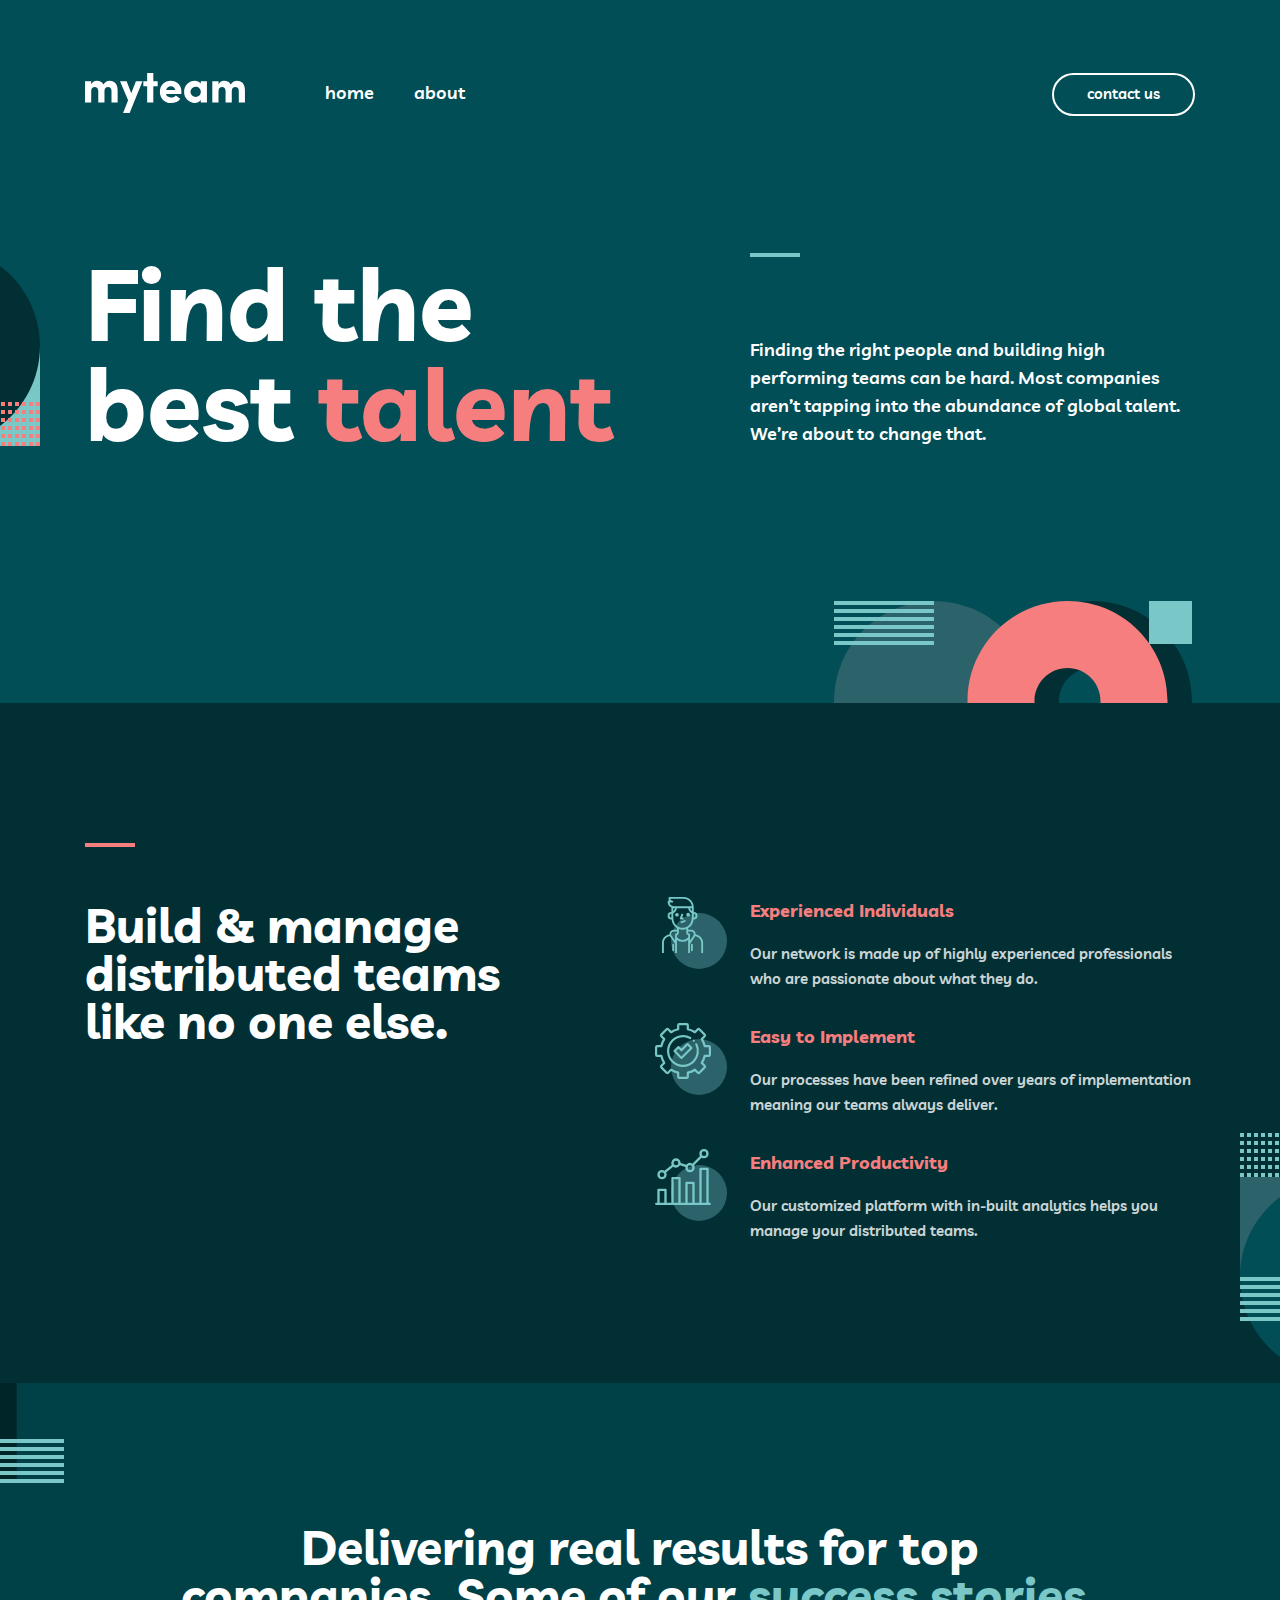
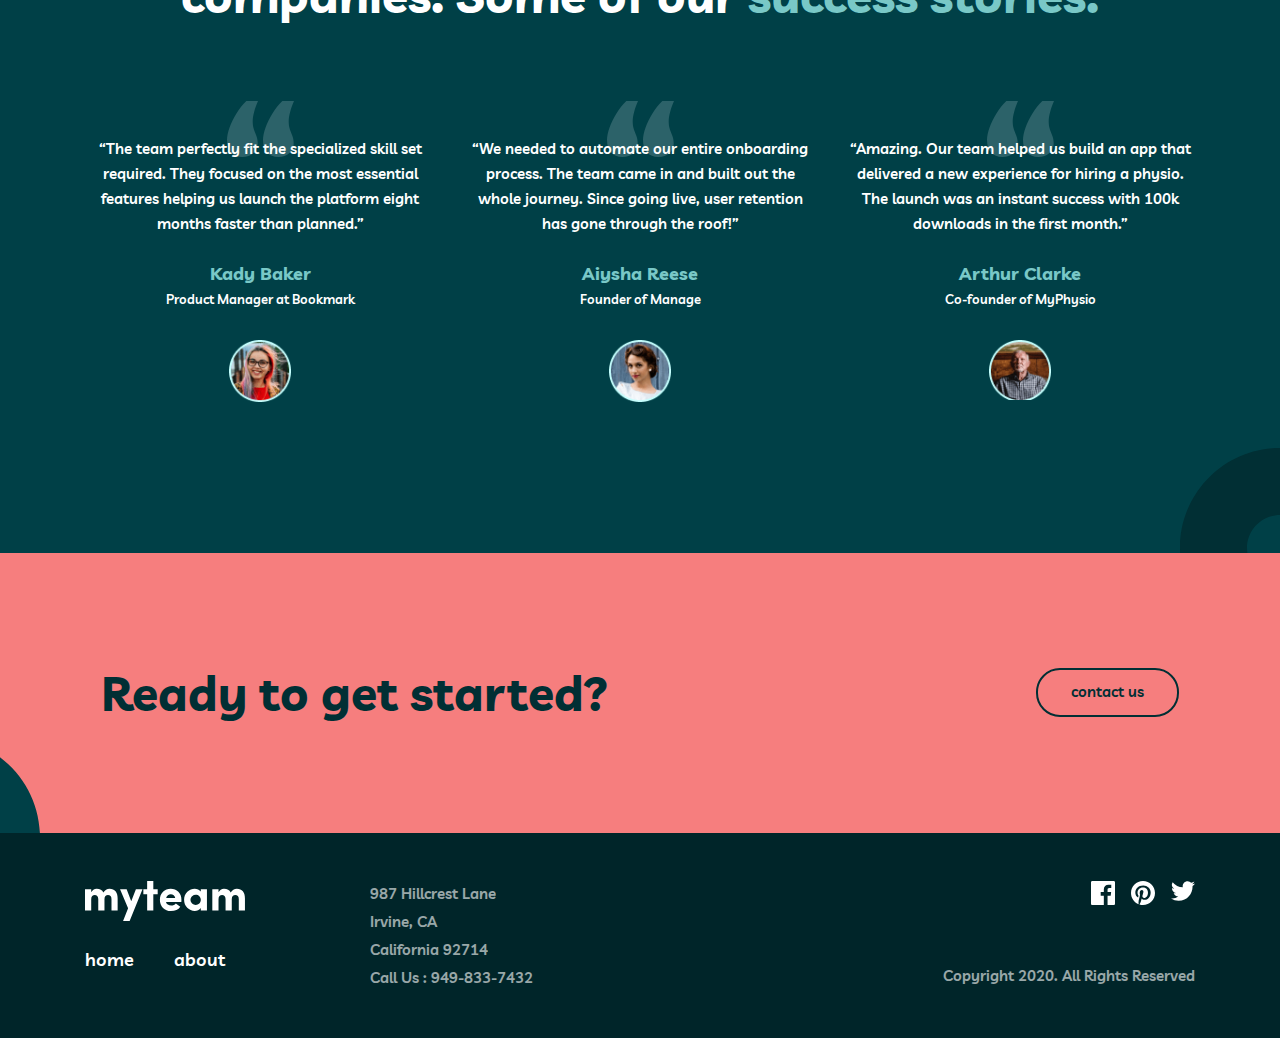
==== index.html @ b5272c79 "myTeam" ====
<!DOCTYPE html>
<html lang="en">
<head>
  <meta charset="UTF-8">
  <meta http-equiv="X-UA-Compatible" content="IE=edge">
  <meta name="viewport" content="width=device-width, initial-scale=1.0">
  <title>MyTeam</title>
  <link rel="stylesheet" href="css/normalize.css">
  <link rel="stylesheet" href="css/style.css">
</head>
<body>
  <header class="side__header">
    <div class="container header__container">
      <div class="logo">
        <a class="logo__link" href=""><img class="logo__img" src="img/logo.svg" alt="logo img" width="160" height="40"></a>
      </div>
      <ul class="nav__list">
        <li class="nav__item"><a class="nav__link" href="index.html" >home</a></li>
        <li class="nav__item"><a class="nav__link" href="about.html" >about</a></li>
      </ul>
      <div class="header__contact"><a class="button header__button" href="contact.html">contact us</a></div>
    </div>
  </header>

  <main class="side__main">
    <h1 class="visually-hidden">Find the best talent</h1>
    <section class="hero__section">
      <div class="container hero__container">
        <h2 class="hero__heading">Find the <br> best <span class="light">talent</span></h2>
        <p class="hero__text">Finding the right people and building high performing teams can be hard. Most companies aren’t tapping into the abundance of global talent. We’re about to change that.</p>
      </div>
    </section>

    <section class="features__section">
      <div class="container features__container">
        <h2 class="features__heading">Build & manage distributed teams like no one else.</h2>
        <ul class="features__list">
          <li class="features__item ">
            <img class="features__img" src="img/man.svg" alt="man" width="72" height="72">
            <div class="features__box">
              <h3 class="features__heading-h3">Experienced Individuals</h3>
              <p class="features__text">Our network is made up of highly experienced professionals who are passionate about what they do.</p>
            </div>
          </li>
          <li class="features__item">
            <img class="features__img" src="img/setting.svg" alt="man" width="72" height="72">
            <div class="features__box">
              <h3 class="features__heading-h3">Easy to Implement</h3>
              <p class="features__text">Our processes have been refined over years of implementation meaning our teams always deliver.</p>
            </div>
          </li>
          <li class="features__item">
            <img class="features__img" src="img/liner.svg" alt="man" width="72" height="72">
            <div class="features__box">
              <h3 class="features__heading-h3">Enhanced Productivity</h3>
              <p class="features__text">Our customized platform with in-built analytics helps you manage your distributed teams.</p>
            </div>
          </li>
        </ul>
      </div>
    </section>

    <section class="results__section">
      <div class="container">
        <h2 class="results__heading">Delivering real results for top companies. Some of our <span class="green">success stories.</span></h2>
        <ul class="results__list">
          <li class="results__item">
            <p class="results__text"> “The team perfectly fit the specialized skill set required. They focused on the most essential features helping us launch the platform eight months faster than planned.”</p>
            <h3 class="results__heading-h3">Kady Baker</h3>
            <p class="results__info">Product Manager at Bookmark</p>
            <img class="results__img" src="img/woman.png" alt="img" width="62" height="62">
          </li>
          <li class="results__item">
            <p class="results__text">“We needed to automate our entire onboarding process. The team came in and built out the whole journey. Since going live, user retention has gone through the roof!”</p>
            <h3 class="results__heading-h3">Aiysha Reese</h3>
            <p class="results__info">Founder of Manage</p>
            <img class="results__img" src="img/girl.png" alt="img" width="62" height="62">
          </li>
          <li class="results__item">
            <p class="results__text">“Amazing. Our team helped us build an app that delivered a new experience for hiring a physio. The launch was an instant success with 100k downloads in the first month.”</p>
            <h3 class="results__heading-h3">Arthur Clarke</h3>
            <p class="results__info">Co-founder of MyPhysio</p>
            <img class="results__img" src="img/grand.png" alt="img" width="62" height="62">
          </li>
        </ul>
      </div>
    </section>

    <section class="contact-section">
      <div class="container contact__container">
        <h2 class="contact__heading">Ready to get started?</h2>
        <a class="button footer__button" href="contact.html">contact us</a>
      </div>
    </section>
  </main>

  <footer class="side-footer">
    <div class="container footer__container">
      <div class="footer__nav">
        <a class="logo__link" href=""><img class="logo__img" src="img/logo.svg" alt="logo img" width="160" height="40"></a>
        <ul class="footer__nav-list">
          <li class="footer__nav-item"><a class="footer__nav-link" href="index.html" >home</a></li>
          <li class="footer__nav-item"><a class="footer__nav-link" href="about.html" >about</a></li>
        </ul>
      </div>
      <div class="adress">
        <p class="adress__text">987  Hillcrest Lane</p>
        <p class="adress__text">Irvine, CA</p>
        <p class="adress__text">California 92714</p>
        <p class="adress__text">Call Us : <a class="adress-link" href="tel:9498337432">949-833-7432</a></p>
      </div>
      <div class="icon__footer">
        <ul class="icon__list">
          <li class="icon__item"><a class="icon__link" href="index.html" target="_blank"><svg class="icon__img" width="24" height="24" fill="none" xmlns="http://www.w3.org/2000/svg"><path d="M22.675 0H1.325C.593 0 0 .593 0 1.325v21.351C0 23.407.593 24 1.325 24H12.82v-9.294H9.692v-3.622h3.128V8.413c0-3.1 1.893-4.788 4.659-4.788 1.325 0 2.463.099 2.795.143v3.24l-1.918.001c-1.504 0-1.795.715-1.795 1.763v2.313h3.587l-.467 3.622h-3.12V24h6.116c.73 0 1.323-.593 1.323-1.325V1.325C24 .593 23.407 0 22.675 0z"/></svg></a></li>
          <li class="icon__item"><a class="icon__link" href="index.html" target="_blank"><svg class="icon__img" width="24" height="24" fill="none" xmlns="http://www.w3.org/2000/svg"><path d="M12 0C5.373 0 0 5.372 0 12c0 5.084 3.163 9.426 7.627 11.174-.105-.949-.2-2.405.042-3.441.218-.937 1.407-5.965 1.407-5.965s-.359-.719-.359-1.782c0-1.668.967-2.914 2.171-2.914 1.023 0 1.518.769 1.518 1.69 0 1.029-.655 2.568-.994 3.995-.283 1.194.599 2.169 1.777 2.169 2.133 0 3.772-2.249 3.772-5.495 0-2.873-2.064-4.882-5.012-4.882-3.414 0-5.418 2.561-5.418 5.207 0 1.031.397 2.138.893 2.738a.36.36 0 01.083.345l-.333 1.36c-.053.22-.174.267-.402.161-1.499-.698-2.436-2.889-2.436-4.649 0-3.785 2.75-7.262 7.929-7.262 4.163 0 7.398 2.967 7.398 6.931 0 4.136-2.607 7.464-6.227 7.464-1.216 0-2.359-.631-2.75-1.378l-.748 2.853c-.271 1.043-1.002 2.35-1.492 3.146C9.57 23.812 10.763 24 12 24c6.627 0 12-5.373 12-12 0-6.628-5.373-12-12-12z"/></svg></a></li>
          <li class="icon__item"><a class="icon__link" href="index.html" target="_blank"><svg class="icon__img" width="24" height="20" fill="none" xmlns="http://www.w3.org/2000/svg"><path d="M24 2.557a9.83 9.83 0 01-2.828.775A4.932 4.932 0 0023.337.608a9.864 9.864 0 01-3.127 1.195A4.916 4.916 0 0016.616.248c-3.179 0-5.515 2.966-4.797 6.045A13.978 13.978 0 011.671 1.149a4.93 4.93 0 001.523 6.574 4.903 4.903 0 01-2.229-.616c-.054 2.281 1.581 4.415 3.949 4.89a4.935 4.935 0 01-2.224.084 4.928 4.928 0 004.6 3.419A9.9 9.9 0 010 17.54a13.94 13.94 0 007.548 2.212c9.142 0 14.307-7.721 13.995-14.646A10.025 10.025 0 0024 2.557z"/></svg></a></li>
        </ul>
        <p class="copyright">Copyright 2020. All Rights Reserved</p>
      </div>
    </div>
  </footer>
</body>
</html>
---- css/style.css ----
@font-face {
  font-family: 'Livvic';
  src: url('../font/Livvic-Bold.woff2') format('woff2'),
      url('../font/Livvic-Bold.woff') format('woff');
  font-weight: bold;
  font-style: normal;
  font-display: swap;
}

@font-face {
  font-family: 'Livvic';
  src: url('../font/Livvic-SemiBold.woff2') format('woff2'),
      url('../font/Livvic-SemiBold.woff') format('woff');
  font-weight: 600;
  font-style: normal;
  font-display: swap;
}

:root{
  --main-font: 'Livvic', 'Arial', sans-serif;
  --header-color: #014e56;
  --lightin-color: #f67e7e;
  --midle-color: #012f34;
  --center-color: #004047;
  --footer-color: #002529;
}

/* GENERAL */
html {
  box-sizing: border-box;
  height: 100%;
  scroll-behavior: smooth;
}

*,
*::before,
*::after {
  box-sizing: inherit;
  list-style: none;
}

body {
  display: flex;
  flex-direction: column;
  height: 100%;
  padding: 0;
  margin: 0;
  font-family: var(--main-font);
  font-weight: 600;
  font-size: 15px;
  line-height: 25px;
  background-color: #fff;
  color: #fff;
  margin-top: 186px;
}

img {
  max-width: 100%;
  height: auto;
}

.visually-hidden {
  position: absolute;
  width: 1px;
  height: 1px;
  margin: -1px;
  border: 0;
  padding: 0;
  clip: rect(0 0 0 0);
  overflow: hidden;
}

/* CONTAINER */
.container {
  max-width: 1160px;
  padding-left: 25px;
  padding-right: 25px;
  margin-left: auto;
  margin-right: auto;
}

.side__header {
  position: fixed;
  z-index: 99;
  top: 0;
  left: 0;
  width: 100%;
  background-color: var(--header-color);
  padding: 73px 0;
}

.header__container {
  display: flex;
  align-items: center;
}

.logo {
  margin-right: 80px;
}

.logo__img {
  display: block;
  transition: opacity 0.4s ease;
}

.logo__img:hover{
  opacity: 0.6;
}

.logo__img:active{
  opacity: 0.6;
}

.nav__list {
  display: flex;
  align-items: center;
  margin: 0;
  padding: 0;
  list-style: none;
}

.nav__item {
  margin-right: 40px;
}

.nav__link {
  text-decoration: none;
  font-weight: 600;
  font-size: 18px;
  line-height: 28px;
  color: #fff;
  transition: color 0.4s ease;
}

.nav__link:hover{
  color: var(--lightin-color);
}

.nav__link:active{
  color: var(--lightin-color);
}

.header__contact {
  margin-left: auto;
  
}

.button {
  text-decoration: none;
  padding: 9px 33px 11px;
  border-radius: 24px;
}

.header__button{
  border: 2px solid #fff;
  color: #fff;
  transition: background-color 0.4s ease,
    color 0.4s ease;
}

.header__button:hover{
  background-color: #fff;
  color: var(--header-color);
}

.header__button:active{
  background-color: #fff;
  color: var(--header-color);
}

.hero__section {
  display: block;
  background-color: var(--header-color);
  background-image: url(../img/oval1.svg),
    url(../img/oval2.svg);
  background-repeat: no-repeat;
  background-position: calc(50% + -700px) calc(60px),
    calc(50% + 373px) calc(415px);
  padding-top: 67px;
  padding-bottom: 250px;
}

.hero__container {
  display: flex;
}

.hero__heading {
  width: 635px;
  margin: 0;
  margin-right: 30px;
  font-weight: bold;
  font-size: 100px;
  line-height: 100px;
  color: #fff;
}

.light{
  color: var(--lightin-color);
}

.hero__text {
  width: 445px;
  margin: 0;
  font-weight: 600;
  font-size: 18px;
  line-height: 28px;
}

.hero__text::before{
  display: block;
  width: 50px;
  height: 4px;
  background-color: #79c8c7;
  margin-bottom: 79px;
  content: "";
}

.features__section {
  background-color: var(--midle-color);
  background-image: url(../img/oval3.svg);
  background-repeat: no-repeat;
  background-position: calc(50% + 700px) calc(430px);
  padding-top: 140px;
  padding-bottom: 140px;
}


.features__container {
  display: flex;
}

.features__heading {
  width: 445px;
  margin: 0;
  font-weight: bold;
  font-size: 48px;
  line-height: 48px;
  margin-right: 125px;
}

.features__heading::before{
  display: flex;
  width: 50px;
  height: 4px;
  background-color: var(--lightin-color);
  margin-bottom: 54px;
  content: "";
}

.features__list {
  width: 540px;
  padding: 0;
  margin: 0;
  list-style: none;
  margin-top: 54px;
}

.features__item {
  display: flex;
  margin-bottom: 32px;
}

.features__item:nth-child(3n){
  margin-bottom: 0;
}

.features__img{
  margin-right: 23px;
  width: 72px;
  height: 72px;
}

.features__box{
  width: 445px;
}

.features__heading-h3 {
  margin: 0;
  padding: 0;
  font-weight: bold;
  font-size: 18px;
  line-height: 28px;
  color: var(--lightin-color);
  margin-bottom: 16px;
}

.features__text {
  margin: 0;
  padding: 0;
  font-weight: 600;
  font-size: 15px;
  line-height: 25px;
  color: #fff;
  opacity: 0.8;
}

.results__section {
  background-color: var(--center-color);
  background-image: url(../img/oval.4.svg),
    url(../img/oval4.svg);
    background-repeat: no-repeat;
  background-position: calc(50% + -650px) top,
    calc(50% + 640px) calc(665px);
  padding-top: 140px;
  padding-bottom: 151px;
}

.results__heading {
  width: 932px;
  margin: 0;
  font-weight: bold;
  font-size: 48px;
  line-height: 48px;
  text-align: center;
  margin-left: auto;
  margin-right: auto;
  margin-bottom: 92px;
}

.green{
  color: #79c8c7;
}

.results__list {
  display: flex;
  margin: 0;
  padding: 0;
  list-style: none;

}

.results__item {
  width: 350px;
  margin-right: 30px;
}

.results__item::before{
  background-image: url(../img/squosh.svg);
  background-repeat: no-repeat;
  background-position: center;
  padding: 20px 175px 30px;
  content: "";
}

.results__item:nth-child(3n){
  margin-right: 0;
}

.results__text {
  font-weight: 600;
  font-size: 15px;
  line-height: 25px;
  text-align: center;
  margin: 0;
  margin-bottom: 24px;
}

.results__heading-h3 {
  font-weight: bold;
  font-size: 18px;
  line-height: 28px;
  text-align: center;
  color: #79c8c7;
  margin: 0;
  margin-bottom: 2px;
}

.results__info {
  font-weight: 500;
  font-size: 13px;
  line-height: 18px;
  text-align: center;
  margin: 0;
  margin-bottom: 32px;
}

.results__img {
  display: block;
  margin-left: auto;
  margin-right: auto;
}

.contact-section {
  background-color: var(--lightin-color);
  background-image: url(../img/oval5.svg);
  background-repeat: no-repeat;
  background-position: calc(50% + -700px) calc(140px);
  padding: 76px;
}

.contact__container {
  display: flex;
  align-items: center;
}

.contact__heading {
  font-weight: bold;
  font-size: 48px;
  line-height: 48px;
  color: var(--midle-color);
}

.footer__button {
  border: 2px solid var(--midle-color);
  color: var(--midle-color);
  margin-left: auto;
  transition: background-color 0.4s ease,
    color 0.4s ease;
}

.footer__button:hover{
  background-color: var(--midle-color);
  color: #fff;
}

.footer__button:active{
  background-color: var(--midle-color);
  color: #fff;
}

.side-footer {
  background-color: var(--footer-color);
  padding-top: 48px;
  padding-bottom: 48px;
}

.footer__container{
  display: flex;
}

.footer__nav {
margin-right: 125px;
}

.footer__nav-list {
  display: flex;
  align-items: center;
  margin: 0;
  padding: 0;
  list-style: none;
  margin-top: 25px;
}

.footer__nav-item {
  margin-right: 40px;
}

.footer__nav-item:nth-child(2n){
  margin-right: 0;
}

.footer__nav-link {
  text-decoration: none;
  font-weight: 600;
  font-size: 18px;
  line-height: 28px;
  color: #fff;
  transition: color 0.4s ease;
}

.footer__nav-link:hover{
  color: var(--lightin-color);
}

.footer__nav-link:active{
  color: var(--lightin-color);
}

.adress__text {
  margin: 0;
  font-weight: 600;
  font-size: 15px;
  line-height: 25px;
  color: #fff;
  opacity: 0.6;
  margin-bottom: 3px;
}

.adress__text:nth-child(4n){
  margin-bottom: 0;
}

.adress-link {
  text-decoration: none;
  font-weight: 600;
  font-size: 15px;
  line-height: 25px;
  color: #fff;
  
}

.icon__footer {
  margin-left: auto;
}

.icon__list {
  display: flex;
  margin: 0;
  justify-content: flex-end;
  padding: 0;
}

.icon__item {
  margin-right: 16px;
}

.icon__item:nth-child(3n){
  margin-right: 0;
}

.icon__link {
  margin: 0;
}

.icon__img {
  fill: #fff;
  transition: fill 0.4s ease;
}

.icon__img:hover{
  fill: var(--lightin-color);
}
.icon__img:active{
  fill: var(--lightin-color);
}

.copyright {
  margin: 0;
  font-weight: 600;
  font-size: 15px;
  line-height: 25px;
  color: #fff;
  text-align: right;
  opacity: 0.6;
  margin-top: 51px;
}
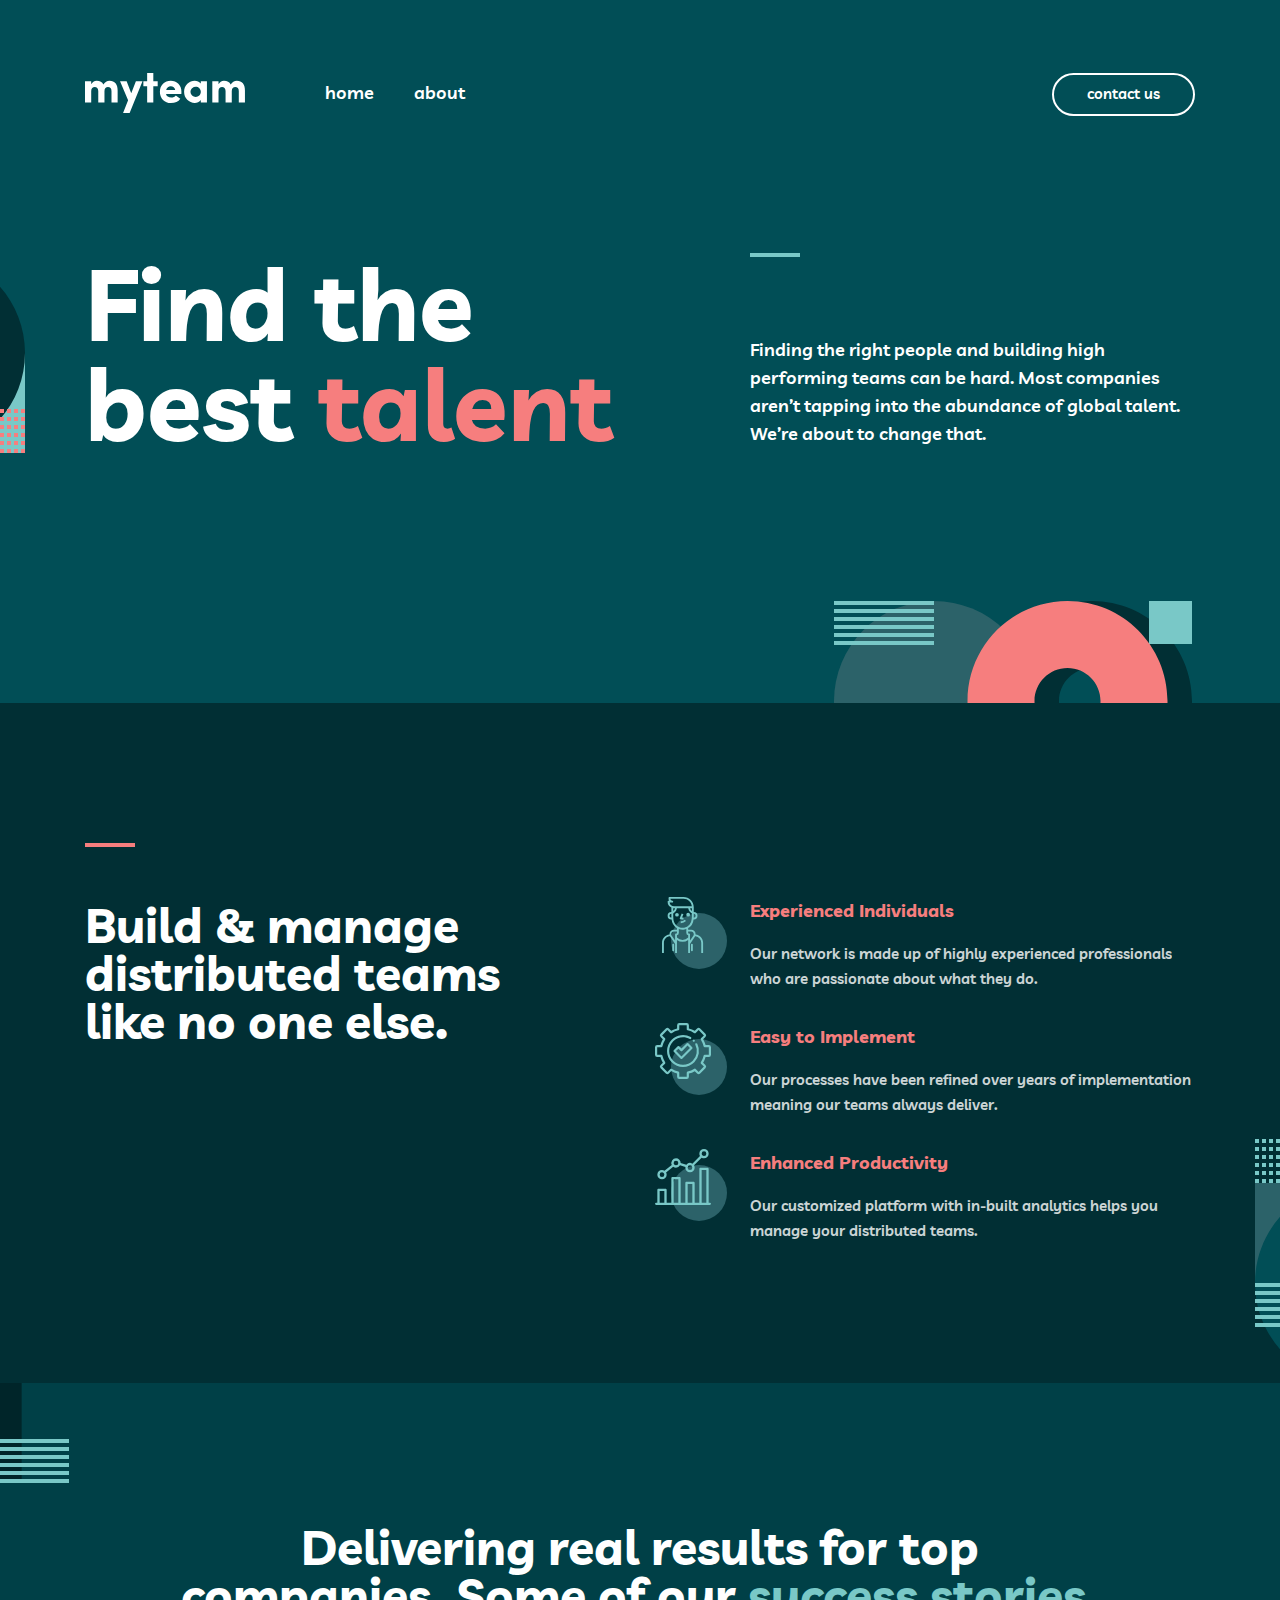
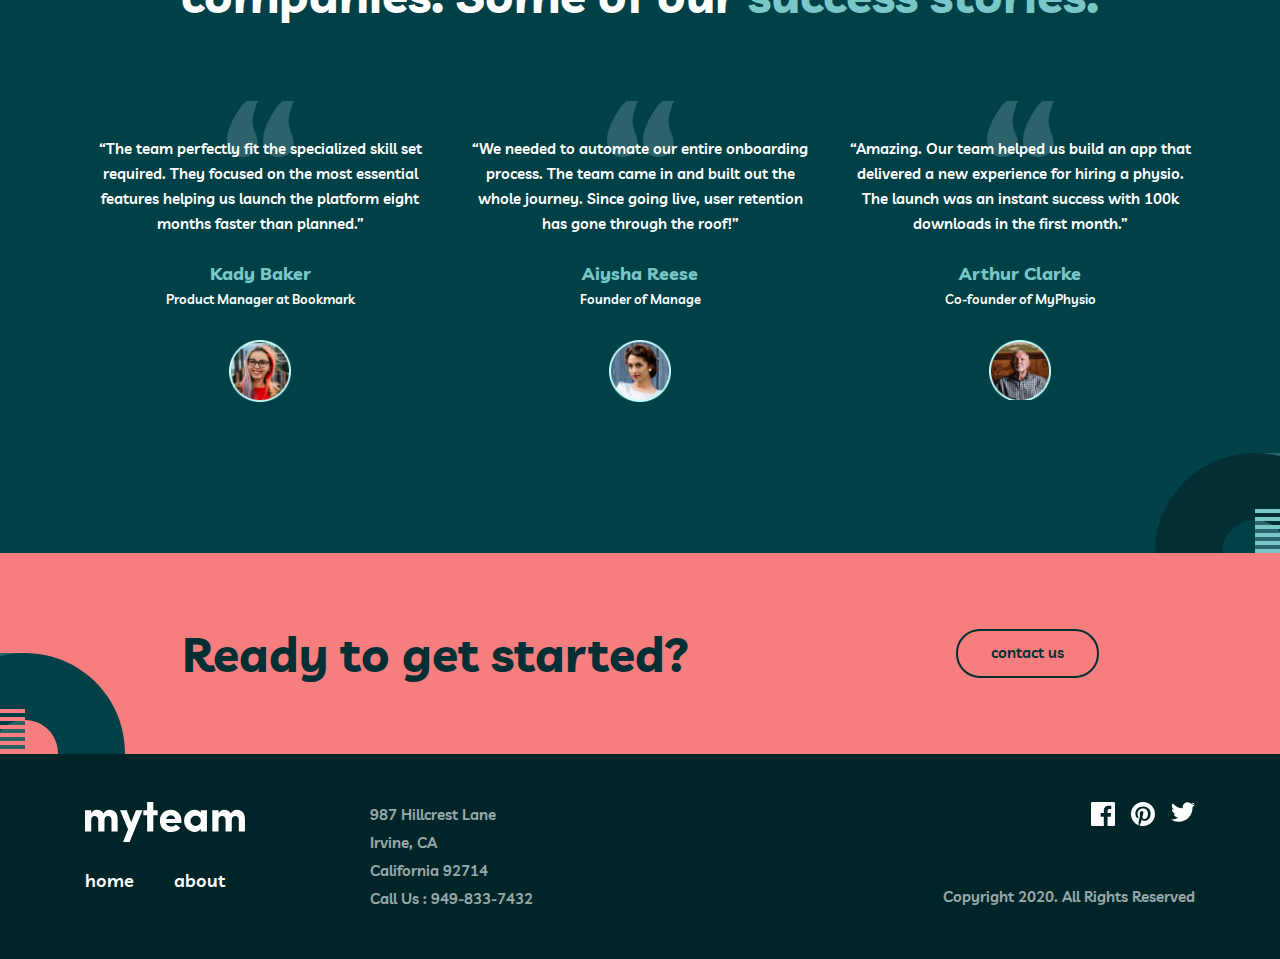
==== commit 20c72857: "aa" ====
--- a/index.html
+++ b/index.html
@@ -60,24 +60,25 @@
       </div>
     </section>
 
+    
     <section class="results__section">
       <div class="container">
         <h2 class="results__heading">Delivering real results for top companies. Some of our <span class="green">success stories.</span></h2>
         <ul class="results__list">
           <li class="results__item">
-            <p class="results__text"> “The team perfectly fit the specialized skill set required. They focused on the most essential features helping us launch the platform eight months faster than planned.”</p>
+            <blockquote class="results__text"> “The team perfectly fit the specialized skill set required. They focused on the most essential features helping us launch the platform eight months faster than planned.”</blockquote>
             <h3 class="results__heading-h3">Kady Baker</h3>
             <p class="results__info">Product Manager at Bookmark</p>
             <img class="results__img" src="img/woman.png" alt="img" width="62" height="62">
           </li>
           <li class="results__item">
-            <p class="results__text">“We needed to automate our entire onboarding process. The team came in and built out the whole journey. Since going live, user retention has gone through the roof!”</p>
+            <blockquote class="results__text">“We needed to automate our entire onboarding process. The team came in and built out the whole journey. Since going live, user retention has gone through the roof!”</blockquote>
             <h3 class="results__heading-h3">Aiysha Reese</h3>
             <p class="results__info">Founder of Manage</p>
             <img class="results__img" src="img/girl.png" alt="img" width="62" height="62">
           </li>
           <li class="results__item">
-            <p class="results__text">“Amazing. Our team helped us build an app that delivered a new experience for hiring a physio. The launch was an instant success with 100k downloads in the first month.”</p>
+            <blockquote class="results__text">“Amazing. Our team helped us build an app that delivered a new experience for hiring a physio. The launch was an instant success with 100k downloads in the first month.”</blockquote>
             <h3 class="results__heading-h3">Arthur Clarke</h3>
             <p class="results__info">Co-founder of MyPhysio</p>
             <img class="results__img" src="img/grand.png" alt="img" width="62" height="62">
@@ -103,12 +104,12 @@
           <li class="footer__nav-item"><a class="footer__nav-link" href="about.html" >about</a></li>
         </ul>
       </div>
-      <div class="adress">
+      <address class="adress">
         <p class="adress__text">987  Hillcrest Lane</p>
         <p class="adress__text">Irvine, CA</p>
         <p class="adress__text">California 92714</p>
         <p class="adress__text">Call Us : <a class="adress-link" href="tel:9498337432">949-833-7432</a></p>
-      </div>
+      </address>
       <div class="icon__footer">
         <ul class="icon__list">
           <li class="icon__item"><a class="icon__link" href="index.html" target="_blank"><svg class="icon__img" width="24" height="24" fill="none" xmlns="http://www.w3.org/2000/svg"><path d="M22.675 0H1.325C.593 0 0 .593 0 1.325v21.351C0 23.407.593 24 1.325 24H12.82v-9.294H9.692v-3.622h3.128V8.413c0-3.1 1.893-4.788 4.659-4.788 1.325 0 2.463.099 2.795.143v3.24l-1.918.001c-1.504 0-1.795.715-1.795 1.763v2.313h3.587l-.467 3.622h-3.12V24h6.116c.73 0 1.323-.593 1.323-1.325V1.325C24 .593 23.407 0 22.675 0z"/></svg></a></li>
--- a/css/style.css
+++ b/css/style.css
@@ -23,6 +23,7 @@
   --midle-color: #012f34;
   --center-color: #004047;
   --footer-color: #002529;
+  --green-color: #79c8c7;
 }
 
 /* GENERAL */
@@ -51,7 +52,6 @@
   line-height: 25px;
   background-color: #fff;
   color: #fff;
-  margin-top: 186px;
 }
 
 img {
@@ -80,11 +80,6 @@
 }
 
 .side__header {
-  position: fixed;
-  z-index: 99;
-  top: 0;
-  left: 0;
-  width: 100%;
   background-color: var(--header-color);
   padding: 73px 0;
 }
@@ -174,8 +169,8 @@
   background-image: url(../img/oval1.svg),
     url(../img/oval2.svg);
   background-repeat: no-repeat;
-  background-position: calc(50% + -700px) calc(60px),
-    calc(50% + 373px) calc(415px);
+  background-position: calc(50% + -715px) 67px,
+    calc(50% + 373px) 415px;
   padding-top: 67px;
   padding-bottom: 250px;
 }
@@ -210,7 +205,7 @@
   display: block;
   width: 50px;
   height: 4px;
-  background-color: #79c8c7;
+  background-color: var(--green-color);
   margin-bottom: 79px;
   content: "";
 }
@@ -219,7 +214,7 @@
   background-color: var(--midle-color);
   background-image: url(../img/oval3.svg);
   background-repeat: no-repeat;
-  background-position: calc(50% + 700px) calc(430px);
+  background-position: calc(50% + 715px) bottom;
   padding-top: 140px;
   padding-bottom: 140px;
 }
@@ -299,8 +294,8 @@
   background-image: url(../img/oval.4.svg),
     url(../img/oval4.svg);
     background-repeat: no-repeat;
-  background-position: calc(50% + -650px) top,
-    calc(50% + 640px) calc(665px);
+  background-position: calc(50% + -645px) top,
+    calc(50% + 615px) 670px;
   padding-top: 140px;
   padding-bottom: 151px;
 }
@@ -318,7 +313,7 @@
 }
 
 .green{
-  color: #79c8c7;
+  color: var(--green-color);
 }
 
 .results__list {
@@ -360,7 +355,7 @@
   font-size: 18px;
   line-height: 28px;
   text-align: center;
-  color: #79c8c7;
+  color: var(--green-color);
   margin: 0;
   margin-bottom: 2px;
 }
@@ -384,13 +379,15 @@
   background-color: var(--lightin-color);
   background-image: url(../img/oval5.svg);
   background-repeat: no-repeat;
-  background-position: calc(50% + -700px) calc(140px);
+  background-position: calc(50% + -615px) calc(56px);
   padding: 76px;
 }
 
 .contact__container {
   display: flex;
   align-items: center;
+  width: 917px;
+  padding: 0;
 }
 
 .contact__heading {
@@ -398,6 +395,7 @@
   font-size: 48px;
   line-height: 48px;
   color: var(--midle-color);
+  margin: 0;
 }
 
 .footer__button {
@@ -468,6 +466,7 @@
 
 .adress__text {
   margin: 0;
+  font-style: normal;
   font-weight: 600;
   font-size: 15px;
   line-height: 25px;
@@ -536,3 +535,452 @@
 }
 
 
+/* side about style */
+
+.about__section {
+  background-color: var(--header-color);
+  background-image: url(../img/oval6.svg);
+  background-repeat: no-repeat;
+  background-position: calc(50% + 715px) calc(120px);
+  padding-top: 47px;
+  padding-bottom: 120px;
+}
+
+.about__container {
+  display: flex;
+}
+
+.about__heading {
+  width: 350px;
+  margin: 0;
+  font-weight: bold;
+  font-size: 64px;
+  line-height: 100px;
+  margin-right: 30px;
+}
+
+.about__text {
+  width: 730px;
+  margin: 0;
+  font-weight: 600;
+  font-size: 18px;
+  line-height: 28px;
+}
+
+.about__text::before{
+  display: block;
+  width: 50px;
+  height: 4px;
+  background-color: var(--lightin-color);
+  margin-bottom: 40px;
+  content: "";
+}
+
+.meet__section {
+  background-color: var(--center-color);
+  background-image: url(../img/oval4.svg),
+    url(../img/oval.4.svg);
+  background-repeat: no-repeat;
+  background-position: calc(50% + -715px) top,
+    calc(50% + 645px) bottom;
+  padding-top: 140px;
+  padding-bottom: 168px;
+}
+
+.meet__heading {
+  margin: 0;
+  font-weight: bold;
+  font-size: 48px;
+  line-height: 48px;
+  text-align: center;
+  margin: 64px;
+}
+
+.meet__list {
+  display: flex;
+  align-items: center;
+  flex-wrap: wrap;
+  list-style: none;
+  margin: 0;
+  padding: 0;
+  margin-top: -76px;
+}
+
+.meet__item {
+  width: 350px;
+  margin-right: 30px;
+  margin-top: 76px;
+}
+
+.meet__item:nth-child(3n){
+  margin-right: 0;
+}
+
+.card{
+  position: relative;
+  z-index: 1;
+  perspective: 1000px;
+}
+
+.meet__front{
+  display: flex;
+  flex-direction: column;
+  align-items: center;
+  background-color: var(--midle-color);
+  backface-visibility: hidden;
+}
+
+.meet__back{
+  position: absolute;
+  z-index: 1;
+  bottom: 100%;
+  top: 0;
+  left: 0;
+  width: 100%;
+  height: 100%;
+  padding: 35px 48px;
+  backface-visibility: hidden;
+  overflow: auto;
+  background-color: var(--footer-color);
+  text-align: center;
+  transform-origin: center bottom;
+  transform: scale(0);
+  transition: transform 0.4s ease,
+    top 0.4s ease;
+}
+
+.card__rotated .meet__back{
+  transform: scale(1);
+}
+
+.card__rotated .meet__target-link{
+  transform: rotate(45deg);
+}
+
+.meet__heading-h3 {
+  font-weight: bold;
+
+  font-size: 18px;
+  line-height: 28px;
+  text-align: center;
+  color: var(--green-color);
+  margin: 0;
+  margin-top: 32px;
+}
+
+.meet__heading-h3::before{
+  display: block;
+  background-repeat: no-repeat;
+  background-position: center;
+  padding-top: 104px;
+  margin-bottom: 16px;
+  content: "";
+}
+
+.meet__heading-h3-asist{
+  font-weight: bold;
+  font-size: 18px;
+  line-height: 28px;
+  color: var(--green-color);
+  margin: 0;
+}
+
+.meet__text {
+  font-weight: 500;
+  font-size: 13px;
+  line-height: 18px;
+  
+  margin: 0;
+  margin-bottom: 56px;
+}
+
+.meet__text--x{
+  left: 40px;
+  font-weight: 500;
+  font-size: 15px;
+  line-height: 25px;
+  margin: 0;
+  margin-top: 8px;
+  margin-bottom: 24px;
+}
+
+.meet__target-link {
+  position: absolute;
+  z-index: 10;
+  margin: 0;
+  bottom: -28px;
+  left: calc(50% + -28px);
+  border: var(--lightin-color);
+  width: 56px;
+  height: 56px;
+  border-radius: 50%;
+  padding: 0;
+  background-repeat: no-repeat;
+  background-position: center center;
+  background-color: var(--lightin-color);
+  background-image: url(../img/plus.svg);
+  transition: background-color 0.4s ease,
+    transform 0.4s ease;
+}
+
+.meet__target-link:hover{
+  background-color: var(--green-color);
+}
+
+.target__x{
+  background-color: var(--green-color);
+  background-image: url(../img/x.svg);
+}
+
+.target__x:hover{
+  background-color: var(--lightin-color);
+}
+
+.target__x:active{
+  background-color: var(--lightin-color);
+}
+
+.people1::before {
+  background-image: url(../img/people1.png);
+}
+
+.people2::before {
+  background-image: url(../img/people2.png);
+}
+
+.people3::before {
+  background-image: url(../img/people3.png);
+}
+
+.people4::before {
+  background-image: url(../img/people4.png);
+}
+
+.people5::before {
+  background-image: url(../img/people5.png);
+}
+
+.people6::before{
+  background-image: url(../img/people6.png);
+
+}
+
+.link {
+  margin-bottom: 28px;
+}
+
+.meet__icon-link {
+  margin-right: 16px;
+}
+
+.meet__icon-img {
+  fill: #fff;
+  transition: fill 0.4s ease;
+}
+
+.meet__icon-img:hover{
+  fill: var(--lightin-color);
+}
+
+
+/* CLIENTS */
+.clients__section {
+  background-color: var(--midle-color);
+  background-image: url(../img/oval7.svg);
+  background-repeat: no-repeat;
+  background-position: calc(50% + -623px) top;
+  padding-top: 140px;
+  padding-bottom: 140px;
+
+}
+.clients__heading {
+  font-weight: bold;
+  font-size: 48px;
+  line-height: 48px;
+  text-align: center;
+  margin: 0;
+  margin-bottom: 64px;
+}
+
+.clients__list {
+  display: flex;
+  align-items: center;
+  padding: 0;
+  margin: 0;
+  list-style: none;
+}
+
+.clients__item {
+  margin-right: 79px;
+}
+
+.clients__item:last-child{
+  margin-right: 0;
+  margin-left: 2px;
+}
+
+.client__img {
+  display: block;
+}
+
+/* CONTACTS */
+
+.contacts__section {
+  background-color: var(--header-color);
+  background-image: url(../img/oval4.svg),
+    url(../img/oval8.svg);
+  background-repeat: no-repeat;
+  background-position: calc(50% + -715px) 47px,
+    calc(50% + 715px) bottom;
+  padding-top: 47px;
+  padding-bottom: 120px;
+}
+
+.contacts__container {
+  display: flex;
+}
+
+.contacts__left-box {
+  width: 540px;
+  margin-right: 32px;
+}
+
+.contacts__heading {
+  font-weight: bold;
+  font-size: 64px;
+  line-height: 100px;
+  margin: 0;
+  margin-bottom: 16px;
+}
+
+.contacts__heading-h3 {
+  font-weight: bold;
+  font-size: 32px;
+  line-height: 48px;
+  color: var(--lightin-color);
+  margin: 0;
+  margin-bottom: 32px;
+}
+
+.contacts__list {
+  display: flex;
+  flex-direction: column;
+  justify-content: center;
+  margin: 0;
+  padding: 0;
+  list-style: none;
+}
+
+.contacts__item {
+  padding-top: 22px;
+  padding-bottom: 22px;
+  margin-bottom: 8px;
+}
+
+.contacts__item:last-child{
+  margin-bottom: 0%;
+}
+
+.contacts__bgimg{
+  padding-left: 95px;
+  background-repeat: no-repeat;
+  background-size: 72px;
+}
+
+.man{
+  background-image: url(../img/man.svg);
+}
+
+.settings{
+  background-image: url(../img/setting.svg);
+}
+
+.diagnost{
+  background-image: url(../img/liner.svg);
+}
+
+.contacts__text {
+  margin: 0;
+  font-weight: bold;
+  font-size: 18px;
+  line-height: 28px;
+}
+
+.contacts__form {
+  width: 540px;
+}
+
+.input__group{
+  position: relative;
+}
+
+.field {
+  display: block;
+  width: 540px;
+  outline: none;
+  background-color: transparent;
+  border: none;
+  padding-bottom: 16px;
+  padding-left: 14px;
+  border-bottom: 1px solid #fff;
+  margin-bottom: 24px;
+  color: #fff;
+  line-height: 25px;
+  font-weight: 600;
+  font-size: 15px;
+  transition: border-color 0.4s ease,
+    color 0.4s ease,
+    margin-bottom 0.4s ease;
+}
+
+.field:last-child{
+  padding-bottom: 58px;
+}
+
+.field:hover{
+  border-color: var(--green-color);
+}
+
+input::placeholder{
+  color: rgba(255, 255, 255, 0.6a);
+  letter-spacing: -0.1px;
+}
+
+input:not(:placeholder-shown):not(:focus):invalid{
+  border-color: var(--lightin-color);
+  color: var(--lightin-color);
+  margin-bottom: 38px;
+}
+
+input:not(:placeholder-shown):not(:focus):invalid ~ .incorrect{
+  display: block;
+}
+
+input:not(:placeholder-shown):not(:focus):valid{
+  border-color: var(--green-color);
+}
+
+.incorrect {
+  position: absolute;
+  z-index: 1;
+  top: 49px;
+  display: none;
+  margin: 0;
+  font-weight: bold;
+  font-size: 10px;
+  line-height: 14px;
+  color: var(--lightin-color);
+}
+
+.contacta__button {
+  font-weight: 600;
+  font-size: 18px;
+  line-height: 28px;
+  color: var(--center-color);
+  background: #fff;
+  border: 2px solid #fff;
+  border-radius: 24px;
+  padding: 10px 32px;
+}
+
+
